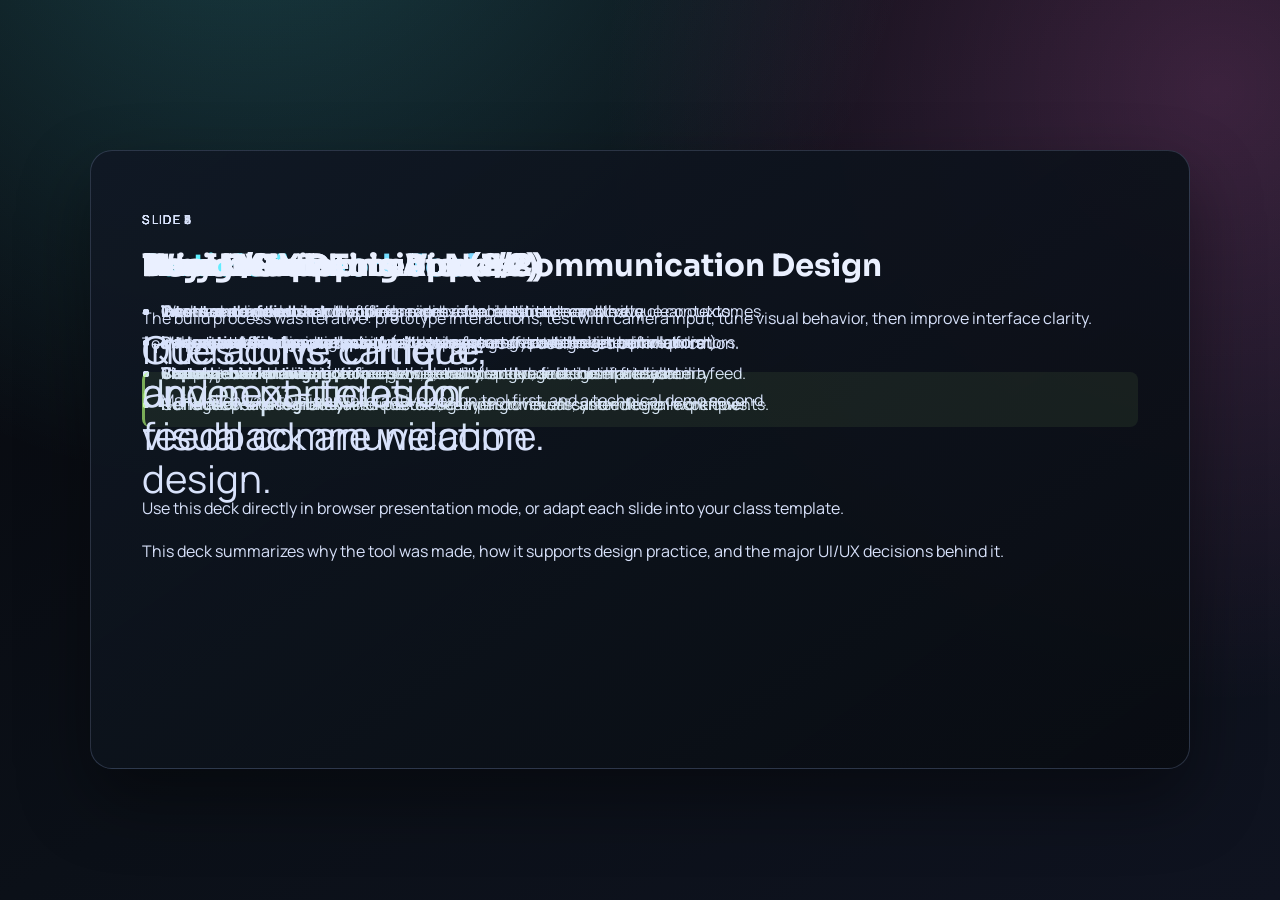
==== docs/print.html @ fed3375f "Add class design docs and GitHub Pages presentation. Provide a design-focused narrative, interactive" ====
<!doctype html>
<html lang="en">
<head>
  <meta charset="utf-8">
  <meta name="viewport" content="width=device-width, initial-scale=1">
  <title>Particle Artwork - Printable Deck</title>
  <meta name="description" content="Print-optimized slide deck for PDF export.">
  <link rel="preconnect" href="https://fonts.googleapis.com">
  <link rel="preconnect" href="https://fonts.gstatic.com" crossorigin>
  <link href="https://fonts.googleapis.com/css2?family=Manrope:wght@400;500;700;800&family=Sora:wght@500;700;800&display=swap" rel="stylesheet">
  <link rel="stylesheet" href="./site.css">
</head>
<body class="noise-overlay">
  <div class="slides-shell">
    <div class="deck">
      <section class="slide active">
        <div>
          <p class="kicker">Slide 1</p>
          <h2 class="gradient-title">Particle Artwork Tool</h2>
          <p class="big-line">Interactive camera-driven particles for visual communication design.</p>
          <p>This deck summarizes why the tool was made, how it supports design practice, and the major UI/UX decisions behind it.</p>
        </div>
      </section>

      <section class="slide active">
        <div>
          <p class="kicker">Slide 2</p>
          <h2>Why I Made This App</h2>
          <ul>
            <li>I wanted a digital mirror that feels expressive, not just decorative.</li>
            <li>Movement becomes composition, turning users into active visual collaborators.</li>
            <li>The project explores motion, emotion, and identity as design material.</li>
            <li>It bridges performance-based interaction with communication design workflows.</li>
          </ul>
        </div>
      </section>

      <section class="slide active">
        <div>
          <p class="kicker">Slide 3</p>
          <h2>How It Supports Visual Communication Design</h2>
          <ul>
            <li>Works as a motion sketchbook for rapid visual ideation.</li>
            <li>Helps test symbolic interaction (example: heart gesture, heart particle form).</li>
            <li>Prototypes embodied interfaces where body language is the input system.</li>
            <li>Generates source material for posters, campaign visuals, and editorial experiments.</li>
          </ul>
        </div>
      </section>

      <section class="slide active">
        <div>
          <p class="kicker">Slide 4</p>
          <h2>Design Thinking Process</h2>
          <ul>
            <li><strong>Intent and audience:</strong> playful experience for classmates and critique contexts.</li>
            <li><strong>Interaction-first prototyping:</strong> validate gesture/face behavior before polish.</li>
            <li><strong>Visual behavior tuning:</strong> refine glow, density, speed, and color for readability.</li>
            <li><strong>Reflection and legibility:</strong> include debug layers to reveal system logic in critique.</li>
          </ul>
        </div>
      </section>

      <section class="slide active">
        <div>
          <p class="kicker">Slide 5</p>
          <h2>Key UI/UX Decisions (1/2)</h2>
          <ul>
            <li><strong>Two-scene menu:</strong> hand vs face modes reduce startup complexity.</li>
            <li><strong>Dark visual framing:</strong> high contrast keeps focus on particle behavior.</li>
            <li><strong>Camera-hidden interaction:</strong> users see abstraction first, not literal camera feed.</li>
          </ul>
        </div>
      </section>

      <section class="slide active">
        <div>
          <p class="kicker">Slide 6</p>
          <h2>Key UI/UX Decisions (2/2)</h2>
          <ul>
            <li><strong>Gesture-to-feedback mapping:</strong> pinch, clap, and heart each have clear outcomes.</li>
            <li><strong>Integrated debug panels:</strong> supports transparency and design explanation.</li>
            <li><strong>Status + back navigation:</strong> keeps orientation and reduces user friction.</li>
          </ul>
        </div>
      </section>

      <section class="slide active">
        <div>
          <p class="kicker">Slide 7</p>
          <h2>Brief Development Note</h2>
          <p>
            The build process was iterative: prototype interactions, test with camera input, tune visual behavior,
            then improve interface clarity. Technical systems are present, but the primary goal is design-led communication.
          </p>
          <p class="quote">Main takeaway: this is an interactive design tool first, and a technical demo second.</p>
        </div>
      </section>

      <section class="slide active">
        <div>
          <p class="kicker">Slide 8</p>
          <h2>Thank You</h2>
          <p class="big-line">Questions, critique, and next-iteration feedback are welcome.</p>
          <p>
            Use this deck directly in browser presentation mode, or adapt each slide into your class template.
          </p>
        </div>
      </section>
    </div>
  </div>
</body>
</html>
---- docs/site.css ----
:root {
  --bg: #090b10;
  --bg-soft: #101521;
  --card: rgba(16, 22, 34, 0.72);
  --text: #eaf0ff;
  --muted: #a8b3cc;
  --line: rgba(146, 167, 214, 0.24);
  --accent-cyan: #58f6ff;
  --accent-pink: #ff6fd8;
  --accent-lime: #b6ff7a;
  --shadow: 0 30px 70px rgba(0, 0, 0, 0.4);
}

* {
  box-sizing: border-box;
}

html,
body {
  margin: 0;
  min-height: 100%;
}

body {
  font-family: "Manrope", "Segoe UI", sans-serif;
  color: var(--text);
  background:
    radial-gradient(circle at 20% -20%, rgba(88, 246, 255, 0.23), transparent 45%),
    radial-gradient(circle at 95% 10%, rgba(255, 111, 216, 0.2), transparent 42%),
    linear-gradient(150deg, #07080d 0%, #0b1018 55%, #0f1320 100%);
  line-height: 1.55;
}

.noise-overlay::before {
  content: "";
  position: fixed;
  inset: 0;
  pointer-events: none;
  background-image: radial-gradient(rgba(255, 255, 255, 0.06) 0.4px, transparent 0.4px);
  background-size: 3px 3px;
  mix-blend-mode: soft-light;
  opacity: 0.14;
}

.container {
  width: min(1080px, 92vw);
  margin: 0 auto;
}

.hero {
  padding: 4.2rem 0 1.8rem;
}

.chip {
  display: inline-block;
  padding: 0.35rem 0.75rem;
  border: 1px solid var(--line);
  border-radius: 999px;
  color: var(--muted);
  font-size: 0.76rem;
  letter-spacing: 0.1em;
  text-transform: uppercase;
}

h1,
h2,
h3 {
  margin: 0;
  font-family: "Sora", "Segoe UI", sans-serif;
}

h1 {
  margin-top: 1rem;
  font-size: clamp(2rem, 5vw, 3.7rem);
  line-height: 1.04;
  letter-spacing: 0.02em;
}

.gradient-title {
  background: linear-gradient(120deg, var(--accent-cyan), #8fc5ff 50%, var(--accent-pink));
  -webkit-background-clip: text;
  -webkit-text-fill-color: transparent;
  background-clip: text;
}

.lead {
  margin-top: 1rem;
  max-width: 70ch;
  color: var(--muted);
}

.cta-row {
  margin-top: 1.5rem;
  display: flex;
  gap: 0.8rem;
  flex-wrap: wrap;
}

.btn {
  display: inline-flex;
  align-items: center;
  gap: 0.55rem;
  text-decoration: none;
  color: #061017;
  font-weight: 700;
  font-size: 0.88rem;
  letter-spacing: 0.03em;
  border-radius: 999px;
  padding: 0.72rem 1.05rem;
  border: 1px solid transparent;
  transition: transform 0.18s ease, box-shadow 0.18s ease;
}

.btn.primary {
  background: linear-gradient(120deg, var(--accent-cyan), #8fd3ff);
  box-shadow: 0 8px 25px rgba(88, 246, 255, 0.28);
}

.btn.ghost {
  color: var(--text);
  border-color: var(--line);
  background: rgba(255, 255, 255, 0.03);
}

.btn:hover {
  transform: translateY(-2px);
}

.grid {
  display: grid;
  gap: 1rem;
}

.grid.two {
  grid-template-columns: repeat(2, minmax(0, 1fr));
}

.panel {
  border: 1px solid var(--line);
  border-radius: 18px;
  background: var(--card);
  backdrop-filter: blur(8px);
  box-shadow: var(--shadow);
}

.panel.pad {
  padding: 1.1rem 1rem 1rem;
}

main {
  padding-bottom: 3.5rem;
}

section {
  margin-top: 1rem;
}

section h2 {
  margin-bottom: 0.65rem;
  font-size: clamp(1.2rem, 2.1vw, 1.7rem);
}

.list {
  margin: 0.2rem 0 0;
  padding-left: 1.2rem;
  color: #d5def7;
}

.list li + li {
  margin-top: 0.38rem;
}

.small {
  color: var(--muted);
  font-size: 0.92rem;
}

.quote {
  margin: 0;
  padding: 1rem 1rem 0.9rem;
  border-left: 3px solid rgba(182, 255, 122, 0.62);
  background: rgba(182, 255, 122, 0.07);
  border-radius: 8px;
}

.footer {
  margin-top: 1.5rem;
  border-top: 1px solid var(--line);
  padding-top: 0.9rem;
  color: var(--muted);
  font-size: 0.84rem;
}

.slides-shell {
  min-height: 100vh;
  display: grid;
  place-items: center;
  padding: 2.2rem 1rem 1rem;
}

.deck {
  width: min(1100px, 95vw);
  aspect-ratio: 16 / 9;
  position: relative;
  border-radius: 22px;
  border: 1px solid var(--line);
  background: linear-gradient(145deg, rgba(16, 24, 36, 0.92), rgba(9, 12, 18, 0.95));
  box-shadow: var(--shadow);
  overflow: hidden;
}

.slide {
  position: absolute;
  inset: 0;
  padding: clamp(1rem, 3vw, 2rem) clamp(1rem, 4vw, 3.2rem);
  display: grid;
  opacity: 0;
  transform: translateX(40px) scale(0.98);
  transition: opacity 0.28s ease, transform 0.28s ease;
  pointer-events: none;
}

.slide.active {
  opacity: 1;
  transform: translateX(0) scale(1);
  pointer-events: auto;
}

.slide h2 {
  font-size: clamp(1.3rem, 2.4vw, 2rem);
  margin-bottom: 0.55rem;
}

.slide p {
  color: #d8e2fb;
}

.slide ul {
  margin-top: 0.5rem;
  color: #d8e2fb;
  padding-left: 1.2rem;
}

.slide li + li {
  margin-top: 0.4rem;
}

.kicker {
  color: var(--accent-lime);
  letter-spacing: 0.11em;
  font-size: 0.76rem;
  text-transform: uppercase;
}

.slide .big-line {
  font-size: clamp(1.5rem, 3vw, 2.6rem);
  line-height: 1.12;
  max-width: 18ch;
}

.slide-controls {
  width: min(1100px, 95vw);
  margin-top: 0.8rem;
  display: flex;
  justify-content: space-between;
  align-items: center;
  gap: 0.9rem;
}

.key-hint {
  color: var(--muted);
  font-size: 0.82rem;
}

.pager {
  color: var(--text);
  font-size: 0.85rem;
  letter-spacing: 0.06em;
}

.nav-btn {
  border: 1px solid var(--line);
  border-radius: 10px;
  background: rgba(255, 255, 255, 0.03);
  color: var(--text);
  padding: 0.5rem 0.75rem;
  cursor: pointer;
}

.progress {
  position: absolute;
  left: 0;
  right: 0;
  bottom: 0;
  height: 4px;
  background: rgba(255, 255, 255, 0.08);
}

.progress > span {
  display: block;
  height: 100%;
  width: 0;
  background: linear-gradient(120deg, var(--accent-cyan), var(--accent-pink));
  transition: width 0.25s ease;
}

@media (max-width: 900px) {
  .grid.two {
    grid-template-columns: 1fr;
  }
}

@media print {
  @page {
    size: 16in 9in;
    margin: 0.35in;
  }

  body {
    background: #080b12 !important;
    -webkit-print-color-adjust: exact;
    print-color-adjust: exact;
  }

  .slides-shell {
    display: block;
    min-height: auto;
    padding: 0;
  }

  .deck {
    width: 100%;
    aspect-ratio: auto;
    border: 0;
    border-radius: 0;
    box-shadow: none;
    background: transparent;
    overflow: visible;
  }

  .slide {
    position: static;
    min-height: 8.1in;
    border: 1px solid rgba(146, 167, 214, 0.2);
    border-radius: 16px;
    background: linear-gradient(145deg, rgba(16, 24, 36, 0.96), rgba(9, 12, 18, 0.98));
    opacity: 1 !important;
    transform: none !important;
    pointer-events: auto;
    page-break-after: always;
    break-after: page;
    margin-bottom: 0.2in;
  }

  .slide:last-of-type {
    page-break-after: auto;
    break-after: auto;
  }

  .slide-controls,
  .progress {
    display: none !important;
  }
}
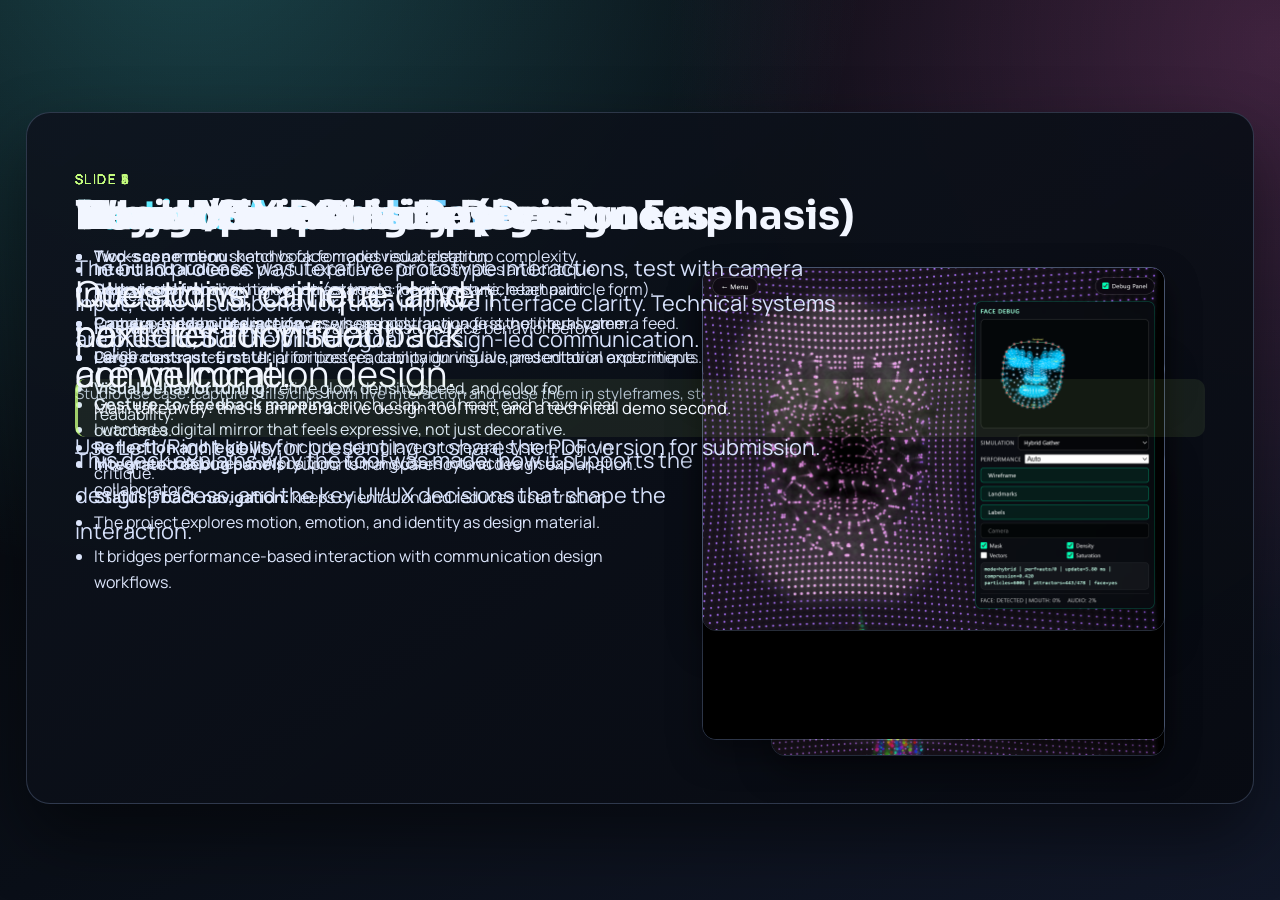
==== commit a67b59b2: "Refresh design deck visuals and readability. Add real app screenshots and redesign the homepage/slid" ====
--- a/docs/print.html
+++ b/docs/print.html
@@ -14,82 +14,111 @@
   <div class="slides-shell">
     <div class="deck">
       <section class="slide active">
-        <div>
+        <div class="slide-content">
           <p class="kicker">Slide 1</p>
-          <h2 class="gradient-title">Particle Artwork Tool</h2>
-          <p class="big-line">Interactive camera-driven particles for visual communication design.</p>
-          <p>This deck summarizes why the tool was made, how it supports design practice, and the major UI/UX decisions behind it.</p>
+          <h2 class="slide-title gradient-title">Particle Artwork Tool</h2>
+          <p class="impact-line">Interactive camera-driven particles for visual communication design.</p>
+          <div class="slide-layout image-heavy">
+            <div>
+              <p class="slide-lead">
+                This deck explains why the tool was made, how it supports the design process,
+                and the key UI/UX decisions that shape the interaction.
+              </p>
+            </div>
+            <figure class="slide-image">
+              <img src="./assets/app-face-scene-alt-2.png" alt="Face particle scene with rainbow effect and debug panel.">
+            </figure>
+          </div>
         </div>
       </section>
 
       <section class="slide active">
-        <div>
+        <div class="slide-content">
           <p class="kicker">Slide 2</p>
-          <h2>Why I Made This App</h2>
-          <ul>
+          <h2 class="slide-title">Why I Made This App</h2>
+          <div class="slide-layout two">
+            <ul class="slide-bullets">
             <li>I wanted a digital mirror that feels expressive, not just decorative.</li>
             <li>Movement becomes composition, turning users into active visual collaborators.</li>
             <li>The project explores motion, emotion, and identity as design material.</li>
             <li>It bridges performance-based interaction with communication design workflows.</li>
+            </ul>
+            <figure class="slide-image">
+              <img src="./assets/app-menu.png" alt="App menu with two scene cards.">
+            </figure>
+          </div>
+        </div>
+      </section>
+
+      <section class="slide active">
+        <div class="slide-content">
+          <p class="kicker">Slide 3</p>
+          <h2 class="slide-title">How It Supports Design Process</h2>
+          <ul class="slide-bullets">
+            <li>Works as a motion sketchbook for rapid visual ideation.</li>
+            <li>Helps test symbolic interaction (example: heart gesture, heart particle form).</li>
+            <li>Prototypes embodied interfaces where body language is the input system.</li>
+            <li>Generates source material for posters, campaign visuals, and editorial experiments.</li>
+          </ul>
+          <p class="slide-note">
+            Studio use case: capture stills/clips from live interaction and reuse them in styleframes, storyboards, or campaign explorations.
+          </p>
+        </div>
+      </section>
+
+      <section class="slide active">
+        <div class="slide-content">
+          <p class="kicker">Slide 4</p>
+          <h2 class="slide-title">Design Thinking Process</h2>
+          <div class="slide-layout two">
+            <ul class="slide-bullets">
+            <li><strong>Intent and audience:</strong> playful experience for classmates and critique contexts.</li>
+            <li><strong>Interaction-first prototyping:</strong> validate gesture/face behavior before polish.</li>
+            <li><strong>Visual behavior tuning:</strong> refine glow, density, speed, and color for readability.</li>
+            <li><strong>Reflection and legibility:</strong> include debug layers to reveal system logic in critique.</li>
+            </ul>
+            <figure class="slide-image">
+              <img src="./assets/app-hands-scene.png" alt="Hand scene with gesture debug panel.">
+            </figure>
+          </div>
+        </div>
+      </section>
+
+      <section class="slide active">
+        <div class="slide-content">
+          <p class="kicker">Slide 5</p>
+          <h2 class="slide-title">Key UI/UX Decisions</h2>
+          <ul class="slide-bullets">
+            <li><strong>Two-scene menu:</strong> hand vs face modes reduce startup complexity.</li>
+            <li><strong>Dark visual framing:</strong> high contrast keeps focus on particle behavior.</li>
+            <li><strong>Camera-hidden interaction:</strong> users see abstraction first, not literal camera feed.</li>
+            <li><strong>Large contrast-first UI:</strong> prioritizes readability during live presentation and critique.</li>
           </ul>
         </div>
       </section>
 
       <section class="slide active">
-        <div>
-          <p class="kicker">Slide 3</p>
-          <h2>How It Supports Visual Communication Design</h2>
-          <ul>
-            <li>Works as a motion sketchbook for rapid visual ideation.</li>
-            <li>Helps test symbolic interaction (example: heart gesture, heart particle form).</li>
-            <li>Prototypes embodied interfaces where body language is the input system.</li>
-            <li>Generates source material for posters, campaign visuals, and editorial experiments.</li>
-          </ul>
+        <div class="slide-content">
+          <p class="kicker">Slide 6</p>
+          <h2 class="slide-title">Interaction Clarity Decisions</h2>
+          <div class="slide-layout two">
+            <ul class="slide-bullets">
+            <li><strong>Gesture-to-feedback mapping:</strong> pinch, clap, and heart each have clear outcomes.</li>
+            <li><strong>Integrated debug panels:</strong> supports transparency and design explanation.</li>
+            <li><strong>Status + back navigation:</strong> keeps orientation and reduces user friction.</li>
+            </ul>
+            <figure class="slide-image">
+              <img src="./assets/app-face-scene-alt-1.png" alt="Face debug panel with mask and landmarks.">
+            </figure>
+          </div>
         </div>
       </section>
 
       <section class="slide active">
-        <div>
-          <p class="kicker">Slide 4</p>
-          <h2>Design Thinking Process</h2>
-          <ul>
-            <li><strong>Intent and audience:</strong> playful experience for classmates and critique contexts.</li>
-            <li><strong>Interaction-first prototyping:</strong> validate gesture/face behavior before polish.</li>
-            <li><strong>Visual behavior tuning:</strong> refine glow, density, speed, and color for readability.</li>
-            <li><strong>Reflection and legibility:</strong> include debug layers to reveal system logic in critique.</li>
-          </ul>
-        </div>
-      </section>
-
-      <section class="slide active">
-        <div>
-          <p class="kicker">Slide 5</p>
-          <h2>Key UI/UX Decisions (1/2)</h2>
-          <ul>
-            <li><strong>Two-scene menu:</strong> hand vs face modes reduce startup complexity.</li>
-            <li><strong>Dark visual framing:</strong> high contrast keeps focus on particle behavior.</li>
-            <li><strong>Camera-hidden interaction:</strong> users see abstraction first, not literal camera feed.</li>
-          </ul>
-        </div>
-      </section>
-
-      <section class="slide active">
-        <div>
-          <p class="kicker">Slide 6</p>
-          <h2>Key UI/UX Decisions (2/2)</h2>
-          <ul>
-            <li><strong>Gesture-to-feedback mapping:</strong> pinch, clap, and heart each have clear outcomes.</li>
-            <li><strong>Integrated debug panels:</strong> supports transparency and design explanation.</li>
-            <li><strong>Status + back navigation:</strong> keeps orientation and reduces user friction.</li>
-          </ul>
-        </div>
-      </section>
-
-      <section class="slide active">
-        <div>
+        <div class="slide-content">
           <p class="kicker">Slide 7</p>
-          <h2>Brief Development Note</h2>
-          <p>
+          <h2 class="slide-title">Development Note (Design Emphasis)</h2>
+          <p class="slide-lead">
             The build process was iterative: prototype interactions, test with camera input, tune visual behavior,
             then improve interface clarity. Technical systems are present, but the primary goal is design-led communication.
           </p>
@@ -98,13 +127,11 @@
       </section>
 
       <section class="slide active">
-        <div>
+        <div class="slide-content">
           <p class="kicker">Slide 8</p>
-          <h2>Thank You</h2>
-          <p class="big-line">Questions, critique, and next-iteration feedback are welcome.</p>
-          <p>
-            Use this deck directly in browser presentation mode, or adapt each slide into your class template.
-          </p>
+          <h2 class="slide-title">Thank You</h2>
+          <p class="impact-line">Questions, critique, and next-iteration feedback are welcome.</p>
+          <p class="slide-lead">Use Left/Right keys for presenting or share the PDF version for submission.</p>
         </div>
       </section>
     </div>
--- a/docs/site.css
+++ b/docs/site.css
@@ -1,22 +1,20 @@
 :root {
-  --bg: #090b10;
-  --bg-soft: #101521;
-  --card: rgba(16, 22, 34, 0.72);
-  --text: #eaf0ff;
-  --muted: #a8b3cc;
-  --line: rgba(146, 167, 214, 0.24);
-  --accent-cyan: #58f6ff;
-  --accent-pink: #ff6fd8;
-  --accent-lime: #b6ff7a;
-  --shadow: 0 30px 70px rgba(0, 0, 0, 0.4);
-}
-
-* {
-  box-sizing: border-box;
-}
-
-html,
-body {
+  --bg: #06080d;
+  --surface: rgba(12, 16, 24, 0.84);
+  --surface-strong: rgba(9, 13, 20, 0.94);
+  --text: #f2f6ff;
+  --muted: #b4bfd8;
+  --line: rgba(148, 170, 214, 0.26);
+  --cyan: #59f4ff;
+  --blue: #7fb7ff;
+  --pink: #ff6ccd;
+  --lime: #c6ff7f;
+  --shadow: 0 32px 70px rgba(0, 0, 0, 0.48);
+}
+
+* { box-sizing: border-box; }
+
+html, body {
   margin: 0;
   min-height: 100%;
 }
@@ -25,10 +23,10 @@
   font-family: "Manrope", "Segoe UI", sans-serif;
   color: var(--text);
   background:
-    radial-gradient(circle at 20% -20%, rgba(88, 246, 255, 0.23), transparent 45%),
-    radial-gradient(circle at 95% 10%, rgba(255, 111, 216, 0.2), transparent 42%),
-    linear-gradient(150deg, #07080d 0%, #0b1018 55%, #0f1320 100%);
-  line-height: 1.55;
+    radial-gradient(circle at 15% -10%, rgba(89, 244, 255, 0.25), transparent 46%),
+    radial-gradient(circle at 100% 5%, rgba(255, 108, 205, 0.22), transparent 40%),
+    linear-gradient(150deg, #05070b 0%, #0a0f18 55%, #111728 100%);
+  line-height: 1.62;
 }
 
 .noise-overlay::before {
@@ -36,84 +34,82 @@
   position: fixed;
   inset: 0;
   pointer-events: none;
-  background-image: radial-gradient(rgba(255, 255, 255, 0.06) 0.4px, transparent 0.4px);
+  background-image: radial-gradient(rgba(255, 255, 255, 0.06) 0.45px, transparent 0.45px);
   background-size: 3px 3px;
+  opacity: 0.15;
   mix-blend-mode: soft-light;
-  opacity: 0.14;
 }
 
 .container {
-  width: min(1080px, 92vw);
+  width: min(1200px, 93vw);
   margin: 0 auto;
 }
 
-.hero {
-  padding: 4.2rem 0 1.8rem;
-}
-
-.chip {
-  display: inline-block;
-  padding: 0.35rem 0.75rem;
-  border: 1px solid var(--line);
-  border-radius: 999px;
-  color: var(--muted);
-  font-size: 0.76rem;
-  letter-spacing: 0.1em;
-  text-transform: uppercase;
-}
-
-h1,
-h2,
-h3 {
-  margin: 0;
-  font-family: "Sora", "Segoe UI", sans-serif;
-}
-
-h1 {
-  margin-top: 1rem;
-  font-size: clamp(2rem, 5vw, 3.7rem);
-  line-height: 1.04;
-  letter-spacing: 0.02em;
-}
+h1, h2, h3 { margin: 0; font-family: "Sora", "Segoe UI", sans-serif; }
 
 .gradient-title {
-  background: linear-gradient(120deg, var(--accent-cyan), #8fc5ff 50%, var(--accent-pink));
+  background: linear-gradient(120deg, var(--cyan), var(--blue) 52%, var(--pink));
   -webkit-background-clip: text;
   -webkit-text-fill-color: transparent;
   background-clip: text;
 }
 
+.hero {
+  padding: 3.6rem 0 2.1rem;
+}
+
+.chip {
+  display: inline-block;
+  padding: 0.38rem 0.8rem;
+  border: 1px solid var(--line);
+  border-radius: 999px;
+  color: var(--muted);
+  font-size: 0.82rem;
+  letter-spacing: 0.11em;
+  text-transform: uppercase;
+}
+
+h1 {
+  margin-top: 1.1rem;
+  font-size: clamp(2.6rem, 6vw, 4.9rem);
+  line-height: 1.03;
+  letter-spacing: 0.01em;
+}
+
 .lead {
-  margin-top: 1rem;
+  margin-top: 1.1rem;
   max-width: 70ch;
+  font-size: clamp(1.07rem, 1.7vw, 1.32rem);
   color: var(--muted);
 }
 
 .cta-row {
-  margin-top: 1.5rem;
+  margin-top: 1.4rem;
   display: flex;
-  gap: 0.8rem;
   flex-wrap: wrap;
+  gap: 0.85rem;
 }
 
 .btn {
   display: inline-flex;
   align-items: center;
-  gap: 0.55rem;
+  gap: 0.48rem;
   text-decoration: none;
-  color: #061017;
+  border-radius: 999px;
+  padding: 0.76rem 1.16rem;
+  border: 1px solid transparent;
+  font-size: 0.96rem;
   font-weight: 700;
-  font-size: 0.88rem;
-  letter-spacing: 0.03em;
-  border-radius: 999px;
-  padding: 0.72rem 1.05rem;
-  border: 1px solid transparent;
-  transition: transform 0.18s ease, box-shadow 0.18s ease;
-}
+  letter-spacing: 0.02em;
+  transition: transform 0.2s ease, box-shadow 0.2s ease;
+}
+
+.btn:hover { transform: translateY(-2px); }
 
 .btn.primary {
-  background: linear-gradient(120deg, var(--accent-cyan), #8fd3ff);
-  box-shadow: 0 8px 25px rgba(88, 246, 255, 0.28);
+  color: #071017;
+  background: linear-gradient(120deg, var(--cyan), #92d9ff);
+  box-shadow: 0 10px 24px rgba(89, 244, 255, 0.34);
 }
 
 .btn.ghost {
@@ -122,89 +118,106 @@
   background: rgba(255, 255, 255, 0.03);
 }
 
-.btn:hover {
-  transform: translateY(-2px);
-}
-
-.grid {
-  display: grid;
-  gap: 1rem;
-}
-
-.grid.two {
-  grid-template-columns: repeat(2, minmax(0, 1fr));
-}
+.hero-visual {
+  margin-top: 1.6rem;
+  border: 1px solid var(--line);
+  border-radius: 20px;
+  overflow: hidden;
+  box-shadow: var(--shadow);
+}
+
+.hero-visual img {
+  width: 100%;
+  display: block;
+}
+
+main { padding-bottom: 3rem; }
+section { margin-top: 1.2rem; }
 
 .panel {
   border: 1px solid var(--line);
   border-radius: 18px;
-  background: var(--card);
+  background: var(--surface);
   backdrop-filter: blur(8px);
   box-shadow: var(--shadow);
 }
 
-.panel.pad {
-  padding: 1.1rem 1rem 1rem;
-}
-
-main {
-  padding-bottom: 3.5rem;
-}
-
-section {
-  margin-top: 1rem;
-}
-
-section h2 {
-  margin-bottom: 0.65rem;
-  font-size: clamp(1.2rem, 2.1vw, 1.7rem);
-}
+.panel.pad { padding: 1.3rem 1.2rem 1.15rem; }
+
+.panel h2 {
+  font-size: clamp(1.4rem, 2.35vw, 2rem);
+  margin-bottom: 0.6rem;
+}
+
+.small {
+  color: var(--muted);
+  font-size: 1.06rem;
+}
+
+.quote {
+  margin: 0.95rem 0 0;
+  border-left: 3px solid rgba(198, 255, 127, 0.78);
+  border-radius: 10px;
+  background: rgba(198, 255, 127, 0.08);
+  padding: 1rem 1rem 0.95rem;
+  font-size: 1.04rem;
+}
+
+.grid { display: grid; gap: 1rem; }
+.grid.two { grid-template-columns: repeat(2, minmax(0, 1fr)); }
+.grid.three { grid-template-columns: repeat(3, minmax(0, 1fr)); }
 
 .list {
   margin: 0.2rem 0 0;
   padding-left: 1.2rem;
-  color: #d5def7;
-}
-
-.list li + li {
-  margin-top: 0.38rem;
-}
-
-.small {
+  color: #dbe4fb;
+  font-size: 1.04rem;
+}
+
+.list li + li { margin-top: 0.43rem; }
+
+.shot {
+  border: 1px solid var(--line);
+  border-radius: 14px;
+  overflow: hidden;
+  background: rgba(0, 0, 0, 0.2);
+}
+
+.shot img {
+  width: 100%;
+  display: block;
+}
+
+.shot figcaption {
+  padding: 0.7rem 0.8rem;
   color: var(--muted);
   font-size: 0.92rem;
-}
-
-.quote {
-  margin: 0;
-  padding: 1rem 1rem 0.9rem;
-  border-left: 3px solid rgba(182, 255, 122, 0.62);
-  background: rgba(182, 255, 122, 0.07);
-  border-radius: 8px;
+  border-top: 1px solid var(--line);
 }
 
 .footer {
-  margin-top: 1.5rem;
+  margin-top: 1.4rem;
   border-top: 1px solid var(--line);
-  padding-top: 0.9rem;
-  color: var(--muted);
-  font-size: 0.84rem;
-}
-
+  padding-top: 0.85rem;
+  color: var(--muted);
+  font-size: 0.9rem;
+}
+
+/* Slides */
 .slides-shell {
   min-height: 100vh;
   display: grid;
   place-items: center;
-  padding: 2.2rem 1rem 1rem;
+  padding: 2rem 1rem 1rem;
 }
 
 .deck {
-  width: min(1100px, 95vw);
+  width: min(1320px, 96vw);
   aspect-ratio: 16 / 9;
   position: relative;
-  border-radius: 22px;
-  border: 1px solid var(--line);
-  background: linear-gradient(145deg, rgba(16, 24, 36, 0.92), rgba(9, 12, 18, 0.95));
+  border-radius: 24px;
+  border: 1px solid var(--line);
+  background: linear-gradient(145deg, rgba(14, 20, 30, 0.92), rgba(8, 11, 18, 0.96));
   box-shadow: var(--shadow);
   overflow: hidden;
 }
@@ -212,11 +225,10 @@
 .slide {
   position: absolute;
   inset: 0;
-  padding: clamp(1rem, 3vw, 2rem) clamp(1rem, 4vw, 3.2rem);
-  display: grid;
+  padding: clamp(1.2rem, 3vw, 2.3rem) clamp(1.2rem, 4vw, 3rem);
   opacity: 0;
-  transform: translateX(40px) scale(0.98);
-  transition: opacity 0.28s ease, transform 0.28s ease;
+  transform: translateX(45px) scale(0.98);
+  transition: opacity 0.26s ease, transform 0.26s ease;
   pointer-events: none;
 }
 
@@ -226,65 +238,98 @@
   pointer-events: auto;
 }
 
-.slide h2 {
-  font-size: clamp(1.3rem, 2.4vw, 2rem);
-  margin-bottom: 0.55rem;
-}
-
-.slide p {
-  color: #d8e2fb;
-}
-
-.slide ul {
-  margin-top: 0.5rem;
-  color: #d8e2fb;
+.kicker {
+  margin: 0;
+  color: var(--lime);
+  letter-spacing: 0.12em;
+  font-size: 0.82rem;
+  text-transform: uppercase;
+}
+
+.slide-title {
+  margin-top: 0.3rem;
+  font-size: clamp(1.9rem, 3.1vw, 3.2rem);
+  line-height: 1.08;
+}
+
+.slide-lead {
+  margin-top: 0.8rem;
+  font-size: clamp(1.1rem, 1.7vw, 1.48rem);
+  color: #d6e1fb;
+  max-width: 60ch;
+}
+
+.slide-layout {
+  margin-top: 0.8rem;
+  display: grid;
+  gap: 1rem;
+}
+
+.slide-layout.two {
+  grid-template-columns: 1.05fr 1fr;
+  align-items: center;
+}
+
+.slide-layout.image-heavy {
+  grid-template-columns: 1.35fr 1fr;
+}
+
+.slide-bullets {
+  margin: 0.35rem 0 0;
   padding-left: 1.2rem;
-}
-
-.slide li + li {
-  margin-top: 0.4rem;
-}
-
-.kicker {
-  color: var(--accent-lime);
-  letter-spacing: 0.11em;
-  font-size: 0.76rem;
-  text-transform: uppercase;
-}
-
-.slide .big-line {
-  font-size: clamp(1.5rem, 3vw, 2.6rem);
+  color: #dce5fb;
+  font-size: clamp(1rem, 1.25vw, 1.24rem);
+}
+
+.slide-bullets li + li {
+  margin-top: 0.48rem;
+}
+
+.slide-image {
+  border: 1px solid var(--line);
+  border-radius: 14px;
+  overflow: hidden;
+  box-shadow: 0 14px 34px rgba(0, 0, 0, 0.4);
+}
+
+.slide-image img {
+  width: 100%;
+  display: block;
+}
+
+.slide-note {
+  margin-top: 0.7rem;
+  color: var(--muted);
+  font-size: clamp(0.95rem, 1.1vw, 1.05rem);
+}
+
+.impact-line {
+  font-size: clamp(1.7rem, 2.8vw, 2.8rem);
   line-height: 1.12;
-  max-width: 18ch;
+  max-width: 20ch;
 }
 
 .slide-controls {
-  width: min(1100px, 95vw);
-  margin-top: 0.8rem;
+  width: min(1320px, 96vw);
+  margin-top: 0.82rem;
   display: flex;
   justify-content: space-between;
   align-items: center;
-  gap: 0.9rem;
-}
-
-.key-hint {
-  color: var(--muted);
-  font-size: 0.82rem;
-}
-
-.pager {
+  gap: 0.8rem;
+}
+
+.nav-btn {
+  border: 1px solid var(--line);
+  border-radius: 10px;
+  background: rgba(255, 255, 255, 0.04);
   color: var(--text);
-  font-size: 0.85rem;
-  letter-spacing: 0.06em;
-}
-
-.nav-btn {
-  border: 1px solid var(--line);
-  border-radius: 10px;
-  background: rgba(255, 255, 255, 0.03);
-  color: var(--text);
-  padding: 0.5rem 0.75rem;
+  padding: 0.56rem 0.8rem;
   cursor: pointer;
+}
+
+.key-hint, .pager {
+  color: var(--muted);
+  font-size: 0.92rem;
 }
 
 .progress {
@@ -300,13 +345,16 @@
   display: block;
   height: 100%;
   width: 0;
-  background: linear-gradient(120deg, var(--accent-cyan), var(--accent-pink));
+  background: linear-gradient(120deg, var(--cyan), var(--pink));
   transition: width 0.25s ease;
 }
 
-@media (max-width: 900px) {
-  .grid.two {
+@media (max-width: 1050px) {
+  .grid.two, .grid.three, .slide-layout.two, .slide-layout.image-heavy {
     grid-template-columns: 1fr;
+  }
+  .deck {
+    aspect-ratio: 1.2 / 1;
   }
 }
 
